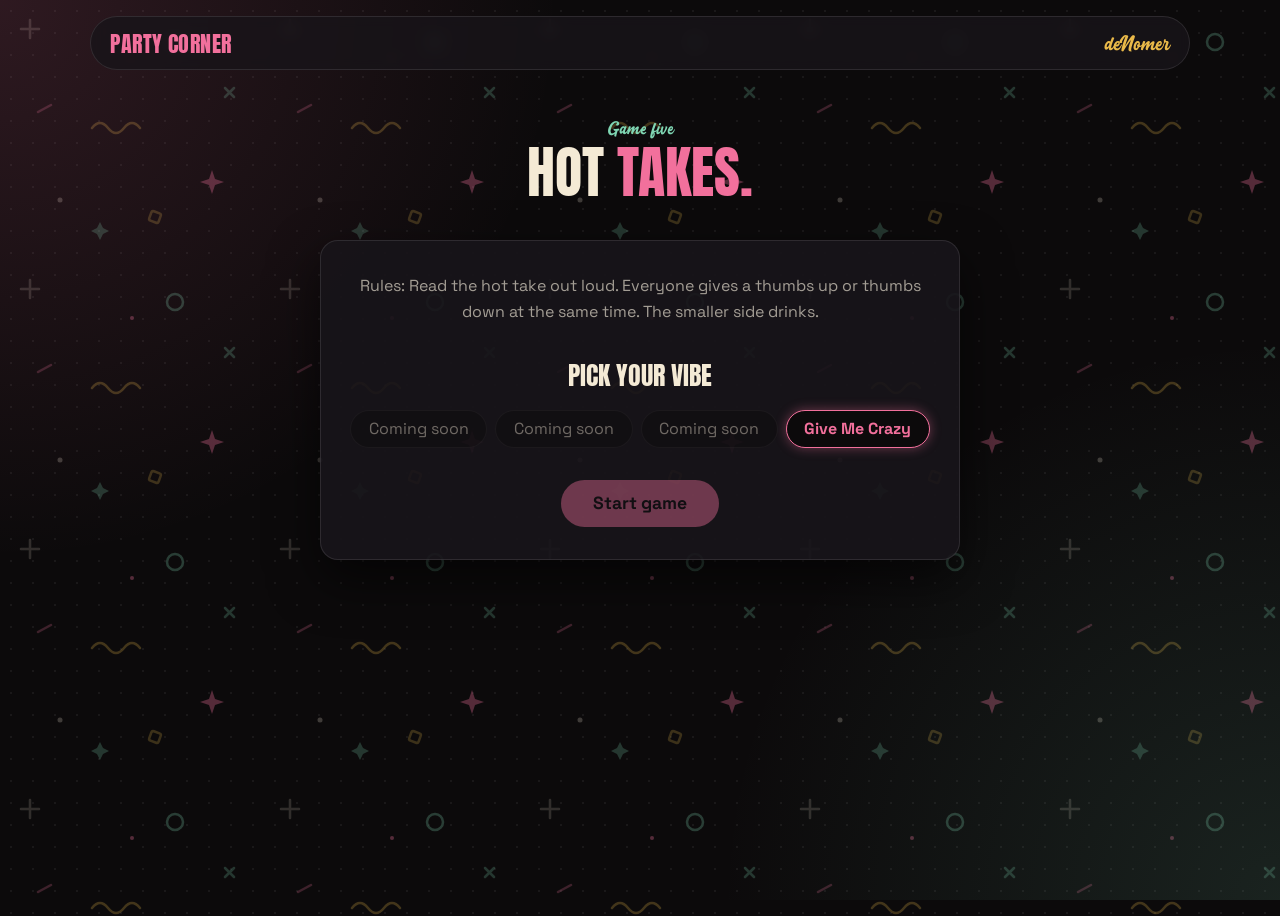
==== hot-takes/index.html @ c310e818 "new games" ====
<!DOCTYPE html>
<html lang="en">
<head>
  <meta charset="UTF-8">
  <meta name="viewport" content="width=device-width, initial-scale=1.0">
  <title>Hot Takes - Party Corner</title>
  <link rel="preconnect" href="https://fonts.googleapis.com">
  <link rel="preconnect" href="https://fonts.gstatic.com" crossorigin>
  <link rel="stylesheet" href="https://fonts.googleapis.com/css2?family=Anton&family=Space+Grotesk:wght@400;500;700&display=swap">
  <link rel="stylesheet" href="../main.css">
  <link rel="stylesheet" href="game.css">
</head>
<body>
  <header class="site-header">
    <h1><a href="https://partycorner.denomer.fun">Party Corner</a></h1>
    <a class="home" href="https://denomer.fun">deNomer</a>
  </header>

  <main class="page">
    <div class="game-head">
      <p class="label">Game five</p>
      <h2 class="section-title">Hot <span class="pink">Takes.</span></h2>
    </div>

    <div class="panel">
      <!-- Step 1: pick take types -->
      <section id="setup">
        <p>Rules: Read the hot take out loud. Everyone gives a thumbs up or thumbs down at the same time. The smaller side drinks.</p>

        <h2>Pick your vibe</h2>
        <div id="categories" class="chips">
          <!-- one chip per take type, filled in by game.js -->
          <label class="chip chip-fun">
            <input type="checkbox" id="all-categories">
            <span>Give Me Crazy</span>
          </label>
        </div>

        <button id="start" disabled>Start game</button>
      </section>

      <!-- Step 2: show a take, everyone votes with their thumbs -->
      <section id="play" hidden>
        <p class="label prefix">Hot take...</p>
        <h2 id="prompt-text" class="prompt-text"></h2>
        <p class="thumbs" aria-label="Thumbs up or thumbs down">👍 <span>or</span> 👎</p>
        <div class="play-buttons">
          <button id="change-vibe" class="button-ghost">Change vibe</button>
          <button id="next">Next take</button>
        </div>
      </section>
    </div>
  </main>

  <script src="../shared.js"></script>
  <script src="prompts.js"></script>
  <script src="game.js"></script>
</body>
</html>
---- main.css ----
/* Site style: dark retro party look with pink, mint and mustard.
   Used by every page; game-specific bits live in each game's own CSS. */
:root {
  --bg: #0c0a0b;
  --panel: #18151a;
  --line: #ffffff1a;
  --cream: #f4ead5;
  --muted: #a39d94;
  --pink: #f2709c;
  --mint: #7fd6b3;
  --mustard: #e9b949;
  --orange: #f08a5d;
  --lavender: #b9a3ec;
}

@font-face {
  font-family: "Cream Cake";
  src: url("src/Cream Cake Bold.otf") format("opentype");
}

* {
  box-sizing: border-box;
}

body {
  margin: 0;
  min-height: 100vh;
  font-family: "Space Grotesk", sans-serif;
  color: var(--cream);
  /* Soft colored glows in the corners, scattered confetti, and a faint dot grid */
  background:
    radial-gradient(circle at 0% 0%, #f2709c26, transparent 35rem),
    radial-gradient(circle at 100% 100%, #7fd6b31f, transparent 35rem),
    url("data:image/svg+xml,%3Csvg xmlns='http://www.w3.org/2000/svg' width='260' height='260' fill='none' stroke-width='2.5' stroke-linecap='round' stroke-linejoin='round'%3E%3Cpath d='M30 20v18M21 29h18' stroke='%23f4ead5' opacity='.16'/%3E%3Ccircle cx='175' cy='42' r='8' stroke='%237fd6b3' opacity='.25'/%3E%3Cpath d='M92 128q8-10 16 0t16 0t16 0' stroke='%23e9b949' opacity='.25'/%3E%3Cpath d='M212 170l3 9 9 3-9 3-3 9-3-9-9-3 9-3z' fill='%23f2709c' stroke='none' opacity='.32'/%3E%3Ccircle cx='60' cy='200' r='2.5' fill='%23f4ead5' stroke='none' opacity='.22'/%3E%3Ccircle cx='132' cy='58' r='2' fill='%23f2709c' stroke='none' opacity='.32'/%3E%3Cpath d='M38 112l13-7' stroke='%23f2709c' opacity='.22'/%3E%3Crect x='150' y='212' width='10' height='10' rx='2' transform='rotate(20 155 217)' stroke='%23e9b949' opacity='.22'/%3E%3Cpath d='M225 88l9 9M234 88l-9 9' stroke='%237fd6b3' opacity='.22'/%3E%3Cpath d='M100 222l3 6 6 3-6 3-3 6-3-6-6-3 6-3z' fill='%237fd6b3' stroke='none' opacity='.22'/%3E%3C/svg%3E"),
    radial-gradient(#ffffff0f 1px, transparent 1.5px),
    var(--bg);
  background-size: auto, auto, 260px 260px, 22px 22px, auto;
  background-attachment: fixed, fixed, scroll, scroll, scroll;
  overflow-x: hidden;
}

.pink { color: var(--pink); }

/* Header: Party Corner on the left, deNomer link on the right */
header {
  display: flex;
  justify-content: space-between;
  align-items: center;
  width: calc(100% - 2rem);
  max-width: 1100px;
  margin: 1rem auto 0;
  padding: 0.6rem 1.2rem;
  border: 1px solid var(--line);
  border-radius: 999px;
  background: #18151acc;
  backdrop-filter: blur(6px);
}

header h1 {
  margin: 0;
  font-family: "Anton", sans-serif;
  font-weight: 400;
  font-size: 1.4rem;
  letter-spacing: 0.02em;
  text-transform: uppercase;
}

header h1 a {
  color: var(--pink);
  text-decoration: none;
}

/* Cursive deNomer link, links back to denomer.fun */
.home {
  font-family: "Cream Cake", cursive;
  font-size: 1.5rem;
  color: var(--mustard);
  text-decoration: none;
}

/* --- Page content --- */

.page {
  max-width: 1100px;
  margin: 0 auto;
  padding: 3rem 1.2rem 6rem;
}

/* Small script label above a big title */
.label {
  margin: 0;
  font-family: "Cream Cake", cursive;
  font-size: 1.3rem;
  color: var(--mint);
}

.section-title {
  margin: 0.3rem 0 2.5rem;
  font-family: "Anton", sans-serif;
  font-weight: 400;
  font-size: clamp(2.2rem, 6vw, 3.5rem);
  line-height: 1;
  text-transform: uppercase;
}

/* --- Game cards on the main page --- */

.gallery {
  display: grid;
  grid-template-columns: repeat(auto-fill, minmax(250px, 1fr));
  gap: 2rem;
}

/* Colored sticky-note cards with a piece of tape on top */
.card {
  position: relative;
  display: flex;
  flex-direction: column;
  min-height: 240px;
  padding: 1.6rem 1.4rem 1.2rem;
  border-radius: 14px;
  color: var(--bg);
  text-decoration: none;
  box-shadow: 0 12px 30px #0008;
  transition: transform 0.2s;
}

.card::before {
  content: "";
  position: absolute;
  top: -10px;
  left: 1.2rem;
  width: 56px;
  height: 18px;
  background: #f4ead5cc;
  transform: rotate(-4deg);
}

.card-pink { background: var(--pink); transform: rotate(-2deg); }
.card-mint { background: var(--mint); transform: rotate(1deg); }
.card-mustard { background: var(--mustard); transform: rotate(-1deg); }
.card-orange { background: var(--orange); transform: rotate(1.5deg); }
.card-lavender { background: var(--lavender); transform: rotate(-1.5deg); }

a.card:hover {
  transform: rotate(0) translateY(-6px);
}

.card-tag {
  margin: 0 0 0.6rem;
  font-size: 0.7rem;
  font-weight: 700;
  letter-spacing: 0.15em;
  text-transform: uppercase;
  opacity: 0.7;
}

.card h3 {
  margin: 0 0 0.6rem;
  font-family: "Anton", sans-serif;
  font-weight: 400;
  font-size: 2rem;
  line-height: 1;
  text-transform: uppercase;
}

.card p {
  margin: 0;
  line-height: 1.5;
}

.card-go {
  margin-top: auto;
  padding-top: 1rem;
  font-family: "Cream Cake", cursive;
  font-size: 1.2rem;
  text-align: right;
}

/* --- Game pages --- */

/* Dark rounded box that holds a game */
.panel {
  max-width: 640px;
  margin: 0 auto;
  padding: 2rem 1.5rem;
  border: 1px solid var(--line);
  border-radius: 18px;
  background: #18151ae6;
  box-shadow: 0 20px 50px #0009;
  text-align: center;
}

.panel h2 {
  margin: 0 0 1rem;
  font-family: "Anton", sans-serif;
  font-weight: 400;
  font-size: 1.6rem;
  text-transform: uppercase;
}

.panel p {
  line-height: 1.6;
  color: var(--muted);
}

.game-head {
  text-align: center;
}

/* --- Game controls shared by all games --- */

/* Setup screen: rules text on top, a gap before each heading */
#setup > p {
  margin-top: 0;
}

#setup h2 {
  margin-top: 2rem;
}

/* Pink pill buttons */
button {
  padding: 0.65rem 1.4rem;
  border: none;
  border-radius: 999px;
  background: var(--pink);
  color: var(--bg);
  font: inherit;
  font-weight: 700;
  cursor: pointer;
  transition: transform 0.15s;
}

button:hover:not(:disabled) {
  transform: translateY(-2px);
}

button:disabled {
  opacity: 0.4;
  cursor: default;
}

/* Quieter outline button for side actions */
.button-ghost {
  border: 1px solid var(--line);
  background: transparent;
  color: var(--muted);
}

.button-ghost:hover {
  color: var(--cream);
}

/* Row of buttons under a prompt, e.g. Change vibe + Next */
.play-buttons {
  display: flex;
  flex-wrap: wrap;
  gap: 0.75rem;
  justify-content: center;
}

#start {
  margin-top: 0.5rem;
  padding: 0.8rem 2rem;
  font-size: 1.1rem;
}

input {
  padding: 0.65rem 1rem;
  border: 1px solid var(--line);
  border-radius: 999px;
  background: var(--bg);
  color: var(--cream);
  font: inherit;
}

input:focus {
  outline: 2px solid var(--mint);
  outline-offset: 1px;
}

/* Small caps line above a prompt, e.g. "Sam — Truth" */
.panel .prompt-type {
  margin: 0;
  font-size: 0.8rem;
  font-weight: 700;
  letter-spacing: 0.15em;
  text-transform: uppercase;
  color: var(--mint);
}

/* The prompt itself, big */
.panel .prompt-text {
  margin: 1rem 0 2rem;
  font-size: clamp(1.8rem, 6vw, 2.6rem);
  line-height: 1.15;
  text-transform: none;
}

/* Prompt type picker */
.chips {
  display: flex;
  flex-wrap: wrap;
  gap: 0.5rem;
  justify-content: center;
  margin-bottom: 1.5rem;
}

/* Hide the checkbox itself but keep it usable with the keyboard */
.chip input {
  position: absolute;
  opacity: 0;
}

.chip input:focus-visible + span {
  outline: 2px solid var(--mint);
}

.chip span {
  display: inline-block;
  padding: 0.45rem 1.1rem;
  border: 1px solid var(--line);
  border-radius: 999px;
  background: var(--bg);
  cursor: pointer;
}

.chip input:checked + span {
  border-color: var(--mint);
  background: var(--mint);
  color: var(--bg);
}

/* "Coming soon" types can't be picked yet */
.chip input:disabled + span {
  opacity: 0.4;
  cursor: default;
}

/* "Give Me Crazy" stands out: pink-to-mustard and a soft glow */
.chip-fun span {
  border-color: var(--pink);
  color: var(--pink);
  font-weight: 700;
  box-shadow: 0 0 12px #f2709c66;
}

.chip-fun input:checked + span {
  border-color: transparent;
  background: linear-gradient(135deg, var(--pink), var(--mustard));
  color: var(--bg);
  animation: glow 1.5s ease-in-out infinite alternate;
}

@keyframes glow {
  from { box-shadow: 0 0 8px #f2709c99; }
  to   { box-shadow: 0 0 22px #f2709c; }
}
---- hot-takes/game.css ----
/* Hot Takes only; buttons and chips come from main.css */

/* "Hot take..." in script, right above the take */
.panel .prefix {
  margin: 0;
  font-size: 1.6rem;
  color: var(--mustard);
}

.panel .prefix + .prompt-text {
  margin: 0.4rem 0 1rem;
}

/* Big thumbs under the take */
.panel .thumbs {
  margin: 0 0 1.5rem;
  font-size: 2.5rem;
}

.thumbs span {
  margin: 0 0.5rem;
  font-family: "Cream Cake", cursive;
  font-size: 1.4rem;
  vertical-align: middle;
}
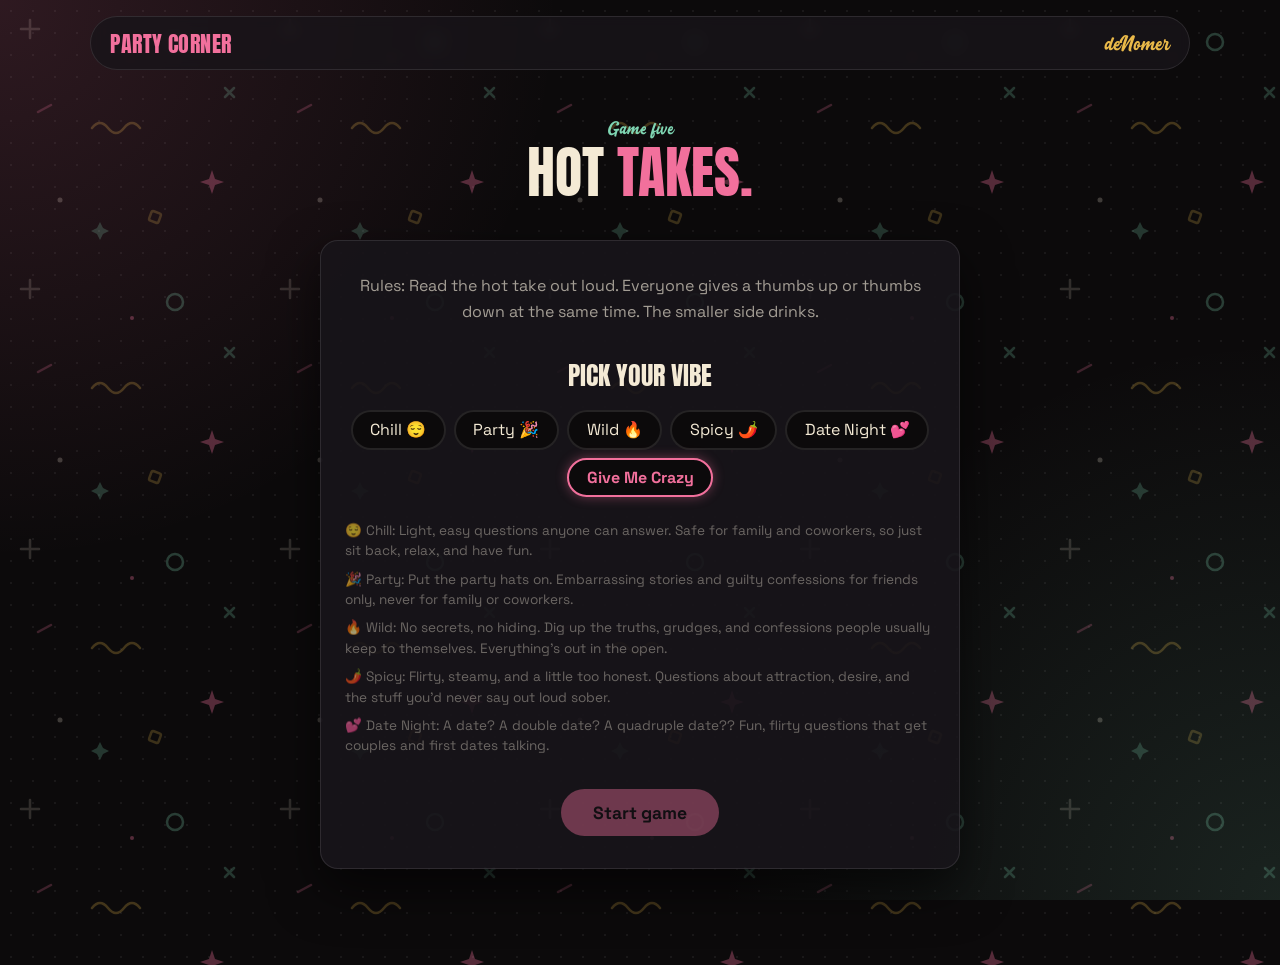
==== commit b35fc998: "new prompts" ====
--- a/hot-takes/index.html
+++ b/hot-takes/index.html
@@ -7,8 +7,8 @@
   <link rel="preconnect" href="https://fonts.googleapis.com">
   <link rel="preconnect" href="https://fonts.gstatic.com" crossorigin>
   <link rel="stylesheet" href="https://fonts.googleapis.com/css2?family=Anton&family=Space+Grotesk:wght@400;500;700&display=swap">
-  <link rel="stylesheet" href="../main.css">
-  <link rel="stylesheet" href="game.css">
+  <link rel="stylesheet" href="../main.css?v=6">
+  <link rel="stylesheet" href="game.css?v=6">
 </head>
 <body>
   <header class="site-header">
@@ -35,6 +35,8 @@
             <span>Give Me Crazy</span>
           </label>
         </div>
+        <!-- what each vibe means, filled in by game.js -->
+        <div id="vibe-info" class="vibe-info"></div>
 
         <button id="start" disabled>Start game</button>
       </section>
@@ -52,8 +54,8 @@
     </div>
   </main>
 
-  <script src="../shared.js"></script>
-  <script src="prompts.js"></script>
-  <script src="game.js"></script>
+  <script src="../shared.js?v=6"></script>
+  <script src="prompts.js?v=6"></script>
+  <script src="game.js?v=6"></script>
 </body>
 </html>
--- a/main.css
+++ b/main.css
@@ -320,22 +320,40 @@
 .chip span {
   display: inline-block;
   padding: 0.45rem 1.1rem;
-  border: 1px solid var(--line);
+  border: 2px solid var(--line);
   border-radius: 999px;
   background: var(--bg);
   cursor: pointer;
 }
 
+/* Each vibe's colors; two colors make a gradient border */
+.chip { --vibe-a: var(--mint); --vibe-b: var(--mint); }
+.chip-chill { --vibe-a: #7fd6b3; --vibe-b: #9fe8cf; }
+.chip-party { --vibe-a: #a77bff; --vibe-b: #4fa3ff; }
+.chip-wild { --vibe-a: #ff6a2b; --vibe-b: #ffc933; }
+.chip-spicy { --vibe-a: #e8352b; --vibe-b: #ff5a3c; }
+.chip-date { --vibe-a: #f2709c; --vibe-b: #ff9ec4; }
+
+/* Picked: the border lights up in the vibe's colors with a soft glow */
 .chip input:checked + span {
-  border-color: var(--mint);
-  background: var(--mint);
-  color: var(--bg);
-}
-
-/* "Coming soon" types can't be picked yet */
-.chip input:disabled + span {
-  opacity: 0.4;
-  cursor: default;
+  border-color: transparent;
+  background:
+    linear-gradient(var(--bg), var(--bg)) padding-box,
+    linear-gradient(135deg, var(--vibe-a), var(--vibe-b)) border-box;
+  box-shadow: 0 0 14px color-mix(in srgb, var(--vibe-a) 55%, transparent);
+}
+
+/* Faded list of what each vibe means, under the picker */
+.vibe-info {
+  margin: 0 0 1.5rem;
+  text-align: left;
+  opacity: 0.6;
+}
+
+.panel .vibe-info p {
+  margin: 0 0 0.5rem;
+  font-size: 0.85rem;
+  line-height: 1.5;
 }
 
 /* "Give Me Crazy" stands out: pink-to-mustard and a soft glow */
